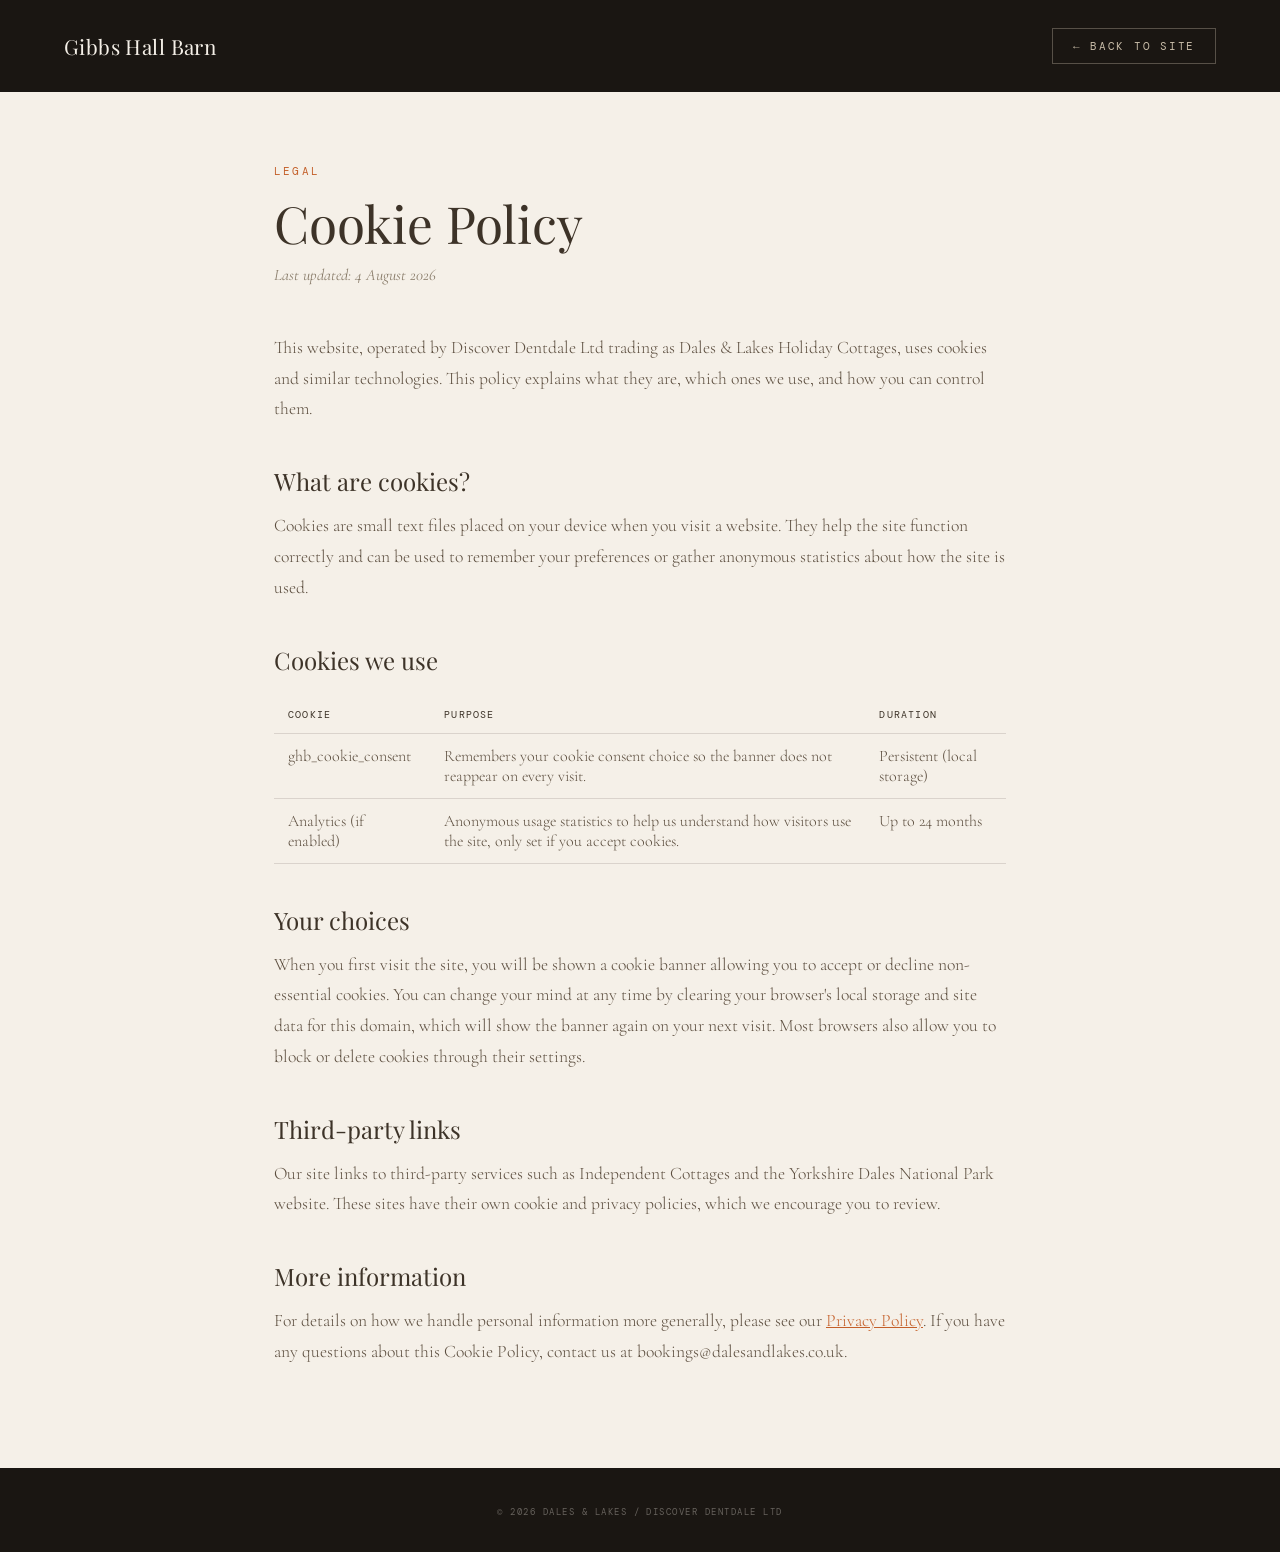
==== cookie-policy.html @ 8c46e3ca "grandma session 2" ====
<!DOCTYPE html>
<html lang="en">
<head>
<meta charset="UTF-8">
<meta name="viewport" content="width=device-width, initial-scale=1.0">
<title>Cookie Policy — Gibbs Hall Barn</title>
<link rel="preconnect" href="https://fonts.googleapis.com">
<link href="https://fonts.googleapis.com/css2?family=Playfair+Display:ital,wght@0,400;0,600;0,700;1,400;1,600&family=Cormorant+Garamond:ital,wght@0,300;0,400;0,500;1,300;1,400&family=DM+Mono:wght@300;400&display=swap" rel="stylesheet">
<style>
  :root {
    --stone: #c8bca8;
    --stone-light: #e8e0d4;
    --stone-dark: #8a7d6b;
    --earth: #3d3328;
    --earth-mid: #5c4e3f;
    --cream: #f5f0e8;
    --moss: #4a5240;
    --dusk: #2a3040;
    --ember: #c4602a;
    --ink: #1a1612;
  }
  *, *::before, *::after { margin: 0; padding: 0; box-sizing: border-box; }
  html { scroll-behavior: smooth; }
  body {
    background: var(--cream);
    color: var(--ink);
    font-family: 'Cormorant Garamond', Georgia, serif;
  }
  header.legal-nav {
    display: flex;
    align-items: center;
    justify-content: space-between;
    padding: 28px 64px;
    background: var(--ink);
  }
  .legal-logo {
    font-family: 'Playfair Display', serif;
    font-size: 1.3rem;
    color: var(--cream);
    text-decoration: none;
    letter-spacing: .02em;
  }
  .legal-back {
    font-family: 'DM Mono', monospace;
    font-size: .68rem;
    letter-spacing: .16em;
    text-transform: uppercase;
    color: var(--stone);
    text-decoration: none;
    border: 1px solid rgba(200,188,168,.35);
    padding: 10px 20px;
    transition: border-color .3s, color .3s;
  }
  .legal-back:hover { border-color: var(--stone-light); color: var(--stone-light); }
  main.legal-content {
    max-width: 780px;
    margin: 0 auto;
    padding: 72px 24px 100px;
  }
  .legal-eyebrow {
    font-family: 'DM Mono', monospace;
    font-size: .68rem;
    letter-spacing: .2em;
    text-transform: uppercase;
    color: var(--ember);
    margin-bottom: 16px;
    display: block;
  }
  h1.legal-title {
    font-family: 'Playfair Display', serif;
    font-size: clamp(2.2rem, 4vw, 3.2rem);
    font-weight: 400;
    color: var(--earth);
    margin-bottom: 12px;
    line-height: 1.15;
  }
  .legal-updated {
    font-family: 'Cormorant Garamond', serif;
    font-style: italic;
    color: var(--stone-dark);
    margin-bottom: 48px;
    display: block;
  }
  .legal-content h2 {
    font-family: 'Playfair Display', serif;
    font-size: 1.5rem;
    font-weight: 400;
    color: var(--earth);
    margin: 40px 0 14px;
  }
  .legal-content p, .legal-content li {
    font-size: 1.1rem;
    font-weight: 300;
    line-height: 1.75;
    color: var(--earth-mid);
  }
  .legal-content ul { margin: 12px 0 12px 24px; }
  .legal-content li { margin-bottom: 8px; }
  .legal-content a { color: var(--ember); }
  table.cookie-table {
    width: 100%;
    border-collapse: collapse;
    margin: 20px 0 32px;
    font-size: 1rem;
  }
  table.cookie-table th, table.cookie-table td {
    text-align: left;
    padding: 12px 14px;
    border-bottom: 1px solid rgba(61,51,40,.15);
    font-weight: 300;
    color: var(--earth-mid);
    vertical-align: top;
  }
  table.cookie-table th {
    font-family: 'DM Mono', monospace;
    font-size: .62rem;
    letter-spacing: .12em;
    text-transform: uppercase;
    color: var(--earth);
    font-weight: 400;
  }
  footer.legal-footer {
    background: var(--ink);
    padding: 32px 64px;
    text-align: center;
  }
  .legal-footer span {
    font-family: 'DM Mono', monospace;
    font-size: .58rem;
    letter-spacing: .16em;
    text-transform: uppercase;
    color: rgba(245,240,232,.35);
  }
  @media (max-width: 640px) {
    header.legal-nav { padding: 20px 24px; }
    footer.legal-footer { padding: 28px 24px; }
    table.cookie-table { font-size: .9rem; }
  }
</style>
</head>
<body>

<header class="legal-nav">
  <a href="index.html" class="legal-logo">Gibbs Hall Barn</a>
  <a href="index.html" class="legal-back">← Back to site</a>
</header>

<main class="legal-content">
  <span class="legal-eyebrow">Legal</span>
  <h1 class="legal-title">Cookie Policy</h1>
  <span class="legal-updated">Last updated: 4 August 2026</span>

  <p>This website, operated by Discover Dentdale Ltd trading as Dales & Lakes Holiday Cottages, uses cookies and similar technologies. This policy explains what they are, which ones we use, and how you can control them.</p>

  <h2>What are cookies?</h2>
  <p>Cookies are small text files placed on your device when you visit a website. They help the site function correctly and can be used to remember your preferences or gather anonymous statistics about how the site is used.</p>

  <h2>Cookies we use</h2>
  <table class="cookie-table">
    <tr>
      <th>Cookie</th>
      <th>Purpose</th>
      <th>Duration</th>
    </tr>
    <tr>
      <td>ghb_cookie_consent</td>
      <td>Remembers your cookie consent choice so the banner does not reappear on every visit.</td>
      <td>Persistent (local storage)</td>
    </tr>
    <tr>
      <td>Analytics (if enabled)</td>
      <td>Anonymous usage statistics to help us understand how visitors use the site, only set if you accept cookies.</td>
      <td>Up to 24 months</td>
    </tr>
  </table>

  <h2>Your choices</h2>
  <p>When you first visit the site, you will be shown a cookie banner allowing you to accept or decline non-essential cookies. You can change your mind at any time by clearing your browser's local storage and site data for this domain, which will show the banner again on your next visit. Most browsers also allow you to block or delete cookies through their settings.</p>

  <h2>Third-party links</h2>
  <p>Our site links to third-party services such as Independent Cottages and the Yorkshire Dales National Park website. These sites have their own cookie and privacy policies, which we encourage you to review.</p>

  <h2>More information</h2>
  <p>For details on how we handle personal information more generally, please see our <a href="privacy-policy.html">Privacy Policy</a>. If you have any questions about this Cookie Policy, contact us at bookings@dalesandlakes.co.uk.</p>
</main>

<footer class="legal-footer">
  <span>© 2026 Dales & Lakes / Discover Dentdale Ltd</span>
</footer>

</body>
</html>
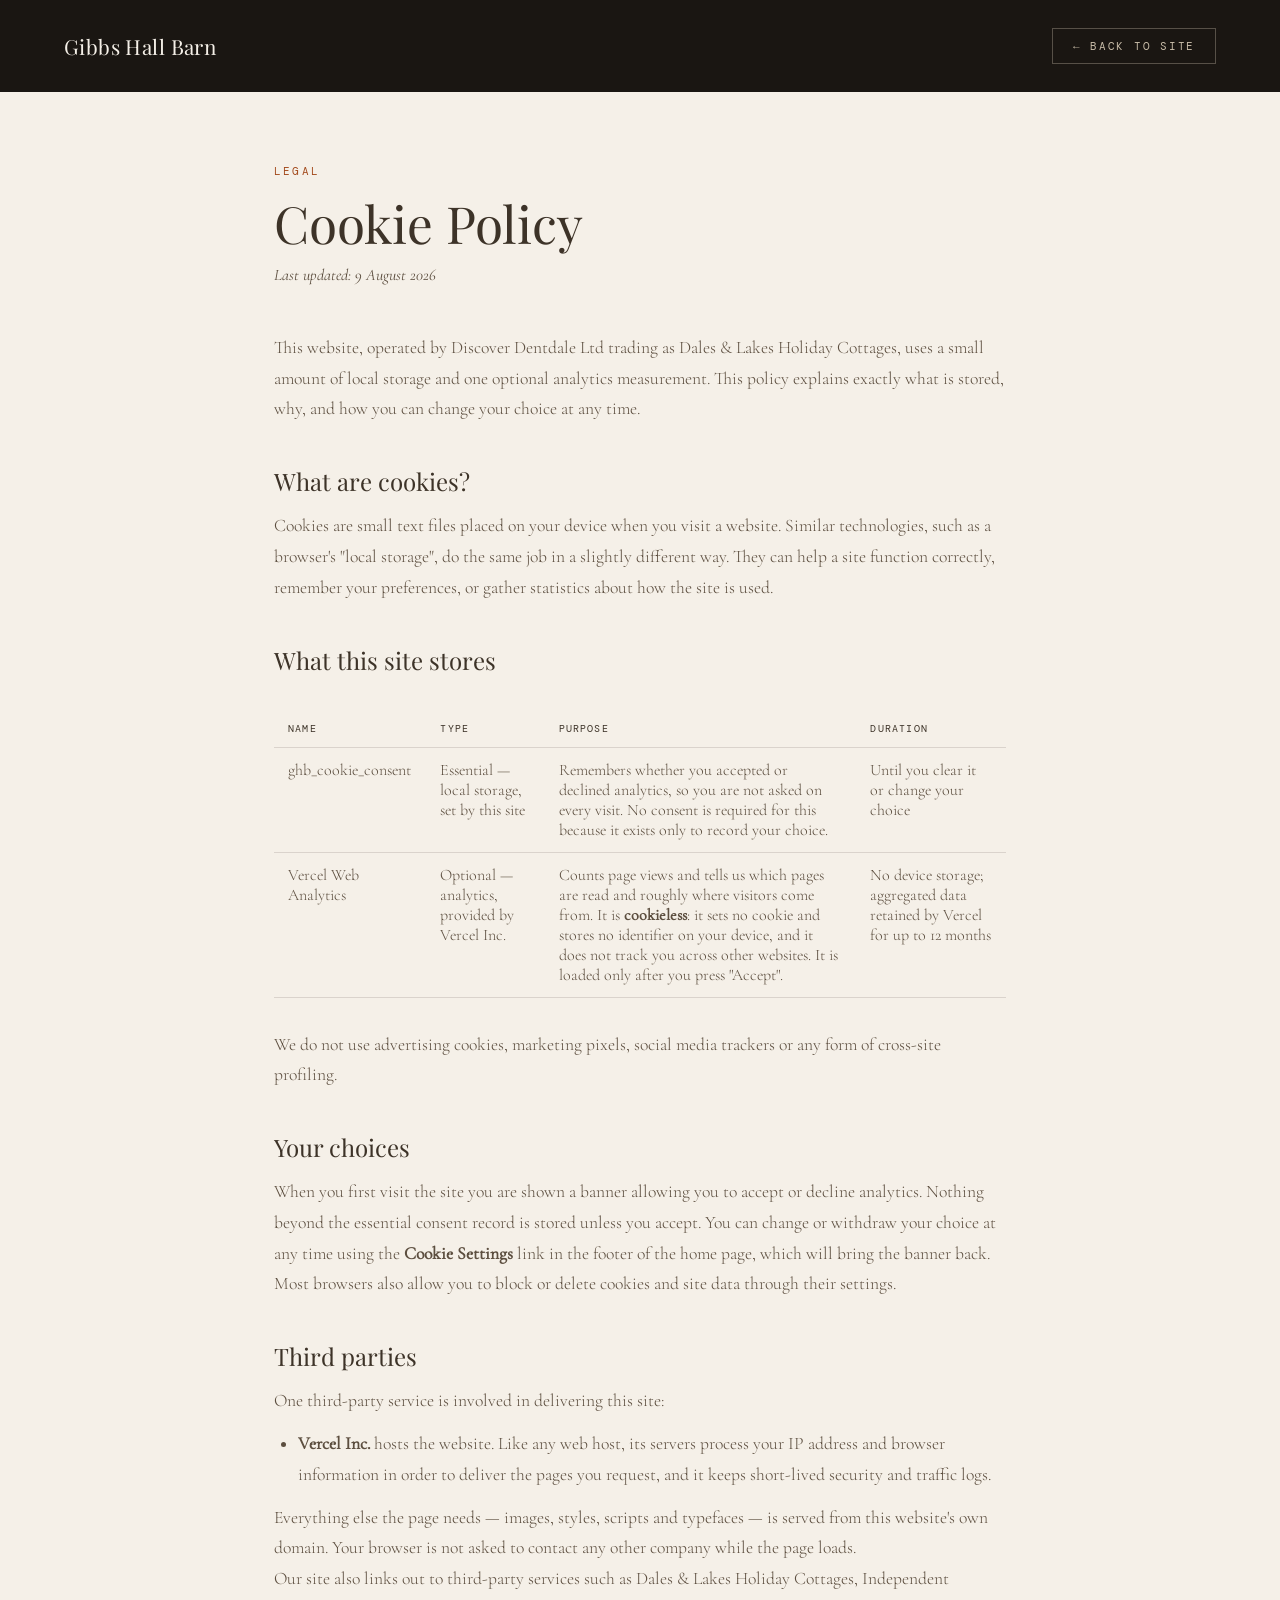
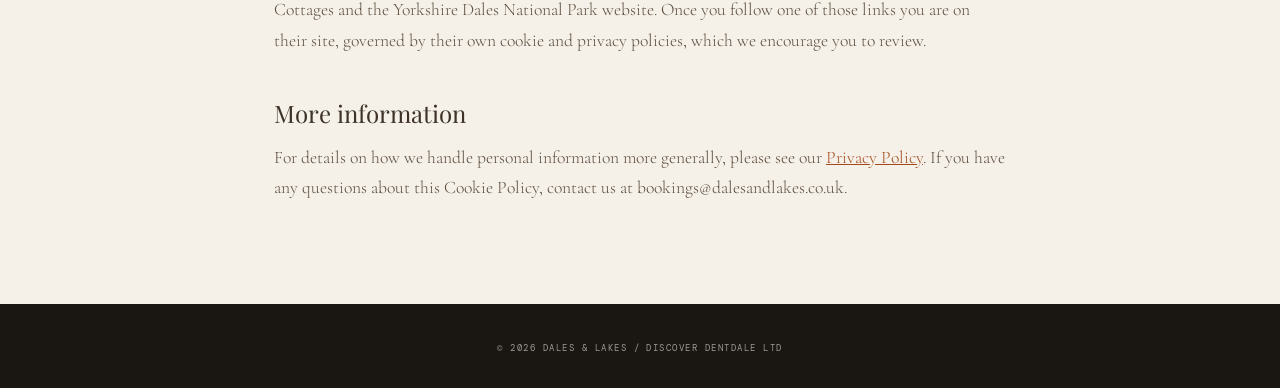
==== commit cc77c85b: "securities" ====
--- a/cookie-policy.html
+++ b/cookie-policy.html
@@ -1,187 +1,80 @@
 <!DOCTYPE html>
-<html lang="en">
+<html lang="en-GB">
 <head>
 <meta charset="UTF-8">
 <meta name="viewport" content="width=device-width, initial-scale=1.0">
 <title>Cookie Policy — Gibbs Hall Barn</title>
-<link rel="preconnect" href="https://fonts.googleapis.com">
-<link href="https://fonts.googleapis.com/css2?family=Playfair+Display:ital,wght@0,400;0,600;0,700;1,400;1,600&family=Cormorant+Garamond:ital,wght@0,300;0,400;0,500;1,300;1,400&family=DM+Mono:wght@300;400&display=swap" rel="stylesheet">
-<style>
-  :root {
-    --stone: #c8bca8;
-    --stone-light: #e8e0d4;
-    --stone-dark: #8a7d6b;
-    --earth: #3d3328;
-    --earth-mid: #5c4e3f;
-    --cream: #f5f0e8;
-    --moss: #4a5240;
-    --dusk: #2a3040;
-    --ember: #c4602a;
-    --ink: #1a1612;
-  }
-  *, *::before, *::after { margin: 0; padding: 0; box-sizing: border-box; }
-  html { scroll-behavior: smooth; }
-  body {
-    background: var(--cream);
-    color: var(--ink);
-    font-family: 'Cormorant Garamond', Georgia, serif;
-  }
-  header.legal-nav {
-    display: flex;
-    align-items: center;
-    justify-content: space-between;
-    padding: 28px 64px;
-    background: var(--ink);
-  }
-  .legal-logo {
-    font-family: 'Playfair Display', serif;
-    font-size: 1.3rem;
-    color: var(--cream);
-    text-decoration: none;
-    letter-spacing: .02em;
-  }
-  .legal-back {
-    font-family: 'DM Mono', monospace;
-    font-size: .68rem;
-    letter-spacing: .16em;
-    text-transform: uppercase;
-    color: var(--stone);
-    text-decoration: none;
-    border: 1px solid rgba(200,188,168,.35);
-    padding: 10px 20px;
-    transition: border-color .3s, color .3s;
-  }
-  .legal-back:hover { border-color: var(--stone-light); color: var(--stone-light); }
-  main.legal-content {
-    max-width: 780px;
-    margin: 0 auto;
-    padding: 72px 24px 100px;
-  }
-  .legal-eyebrow {
-    font-family: 'DM Mono', monospace;
-    font-size: .68rem;
-    letter-spacing: .2em;
-    text-transform: uppercase;
-    color: var(--ember);
-    margin-bottom: 16px;
-    display: block;
-  }
-  h1.legal-title {
-    font-family: 'Playfair Display', serif;
-    font-size: clamp(2.2rem, 4vw, 3.2rem);
-    font-weight: 400;
-    color: var(--earth);
-    margin-bottom: 12px;
-    line-height: 1.15;
-  }
-  .legal-updated {
-    font-family: 'Cormorant Garamond', serif;
-    font-style: italic;
-    color: var(--stone-dark);
-    margin-bottom: 48px;
-    display: block;
-  }
-  .legal-content h2 {
-    font-family: 'Playfair Display', serif;
-    font-size: 1.5rem;
-    font-weight: 400;
-    color: var(--earth);
-    margin: 40px 0 14px;
-  }
-  .legal-content p, .legal-content li {
-    font-size: 1.1rem;
-    font-weight: 300;
-    line-height: 1.75;
-    color: var(--earth-mid);
-  }
-  .legal-content ul { margin: 12px 0 12px 24px; }
-  .legal-content li { margin-bottom: 8px; }
-  .legal-content a { color: var(--ember); }
-  table.cookie-table {
-    width: 100%;
-    border-collapse: collapse;
-    margin: 20px 0 32px;
-    font-size: 1rem;
-  }
-  table.cookie-table th, table.cookie-table td {
-    text-align: left;
-    padding: 12px 14px;
-    border-bottom: 1px solid rgba(61,51,40,.15);
-    font-weight: 300;
-    color: var(--earth-mid);
-    vertical-align: top;
-  }
-  table.cookie-table th {
-    font-family: 'DM Mono', monospace;
-    font-size: .62rem;
-    letter-spacing: .12em;
-    text-transform: uppercase;
-    color: var(--earth);
-    font-weight: 400;
-  }
-  footer.legal-footer {
-    background: var(--ink);
-    padding: 32px 64px;
-    text-align: center;
-  }
-  .legal-footer span {
-    font-family: 'DM Mono', monospace;
-    font-size: .58rem;
-    letter-spacing: .16em;
-    text-transform: uppercase;
-    color: rgba(245,240,232,.35);
-  }
-  @media (max-width: 640px) {
-    header.legal-nav { padding: 20px 24px; }
-    footer.legal-footer { padding: 28px 24px; }
-    table.cookie-table { font-size: .9rem; }
-  }
-</style>
+<meta name="description" content="Which cookies and similar technologies this site uses, why, and how to change your choice at any time.">
+<link rel="canonical" href="https://gibbshallbarn.com/cookie-policy">
+<meta name="robots" content="index, follow">
+<meta name="theme-color" content="#3d3328">
+<link rel="icon" href="/favicon.svg" type="image/svg+xml">
+<link rel="apple-touch-icon" href="/assets/img/apple-touch-icon.png">
+<link rel="preload" as="font" type="font/woff2" crossorigin
+      href="/assets/fonts/playfair-display-normal-latin.woff2">
+<link rel="preload" as="font" type="font/woff2" crossorigin
+      href="/assets/fonts/cormorant-garamond-normal-latin.woff2">
+<link rel="stylesheet" href="/assets/fonts.css">
+<link rel="stylesheet" href="/assets/legal.css">
 </head>
 <body>
 
+<a class="skip-link" href="#main">Skip to content</a>
+
 <header class="legal-nav">
-  <a href="index.html" class="legal-logo">Gibbs Hall Barn</a>
-  <a href="index.html" class="legal-back">← Back to site</a>
+  <a href="/" class="legal-logo">Gibbs Hall Barn</a>
+  <a href="/" class="legal-back">← Back to site</a>
 </header>
 
-<main class="legal-content">
+<main class="legal-content" id="main">
   <span class="legal-eyebrow">Legal</span>
   <h1 class="legal-title">Cookie Policy</h1>
-  <span class="legal-updated">Last updated: 4 August 2026</span>
+  <span class="legal-updated">Last updated: 9 August 2026</span>
 
-  <p>This website, operated by Discover Dentdale Ltd trading as Dales & Lakes Holiday Cottages, uses cookies and similar technologies. This policy explains what they are, which ones we use, and how you can control them.</p>
+  <p>This website, operated by Discover Dentdale Ltd trading as Dales & Lakes Holiday Cottages, uses a small amount of local storage and one optional analytics measurement. This policy explains exactly what is stored, why, and how you can change your choice at any time.</p>
 
   <h2>What are cookies?</h2>
-  <p>Cookies are small text files placed on your device when you visit a website. They help the site function correctly and can be used to remember your preferences or gather anonymous statistics about how the site is used.</p>
+  <p>Cookies are small text files placed on your device when you visit a website. Similar technologies, such as a browser's "local storage", do the same job in a slightly different way. They can help a site function correctly, remember your preferences, or gather statistics about how the site is used.</p>
 
-  <h2>Cookies we use</h2>
+  <h2>What this site stores</h2>
+  <div class="table-scroll">
   <table class="cookie-table">
     <tr>
-      <th>Cookie</th>
+      <th>Name</th>
+      <th>Type</th>
       <th>Purpose</th>
       <th>Duration</th>
     </tr>
     <tr>
       <td>ghb_cookie_consent</td>
-      <td>Remembers your cookie consent choice so the banner does not reappear on every visit.</td>
-      <td>Persistent (local storage)</td>
+      <td>Essential — local storage, set by this site</td>
+      <td>Remembers whether you accepted or declined analytics, so you are not asked on every visit. No consent is required for this because it exists only to record your choice.</td>
+      <td>Until you clear it or change your choice</td>
     </tr>
     <tr>
-      <td>Analytics (if enabled)</td>
-      <td>Anonymous usage statistics to help us understand how visitors use the site, only set if you accept cookies.</td>
-      <td>Up to 24 months</td>
+      <td>Vercel Web Analytics</td>
+      <td>Optional — analytics, provided by Vercel Inc.</td>
+      <td>Counts page views and tells us which pages are read and roughly where visitors come from. It is <strong>cookieless</strong>: it sets no cookie and stores no identifier on your device, and it does not track you across other websites. It is loaded only after you press "Accept".</td>
+      <td>No device storage; aggregated data retained by Vercel for up to 12 months</td>
     </tr>
   </table>
+  </div>
+
+  <p>We do not use advertising cookies, marketing pixels, social media trackers or any form of cross-site profiling.</p>
 
   <h2>Your choices</h2>
-  <p>When you first visit the site, you will be shown a cookie banner allowing you to accept or decline non-essential cookies. You can change your mind at any time by clearing your browser's local storage and site data for this domain, which will show the banner again on your next visit. Most browsers also allow you to block or delete cookies through their settings.</p>
+  <p>When you first visit the site you are shown a banner allowing you to accept or decline analytics. Nothing beyond the essential consent record is stored unless you accept. You can change or withdraw your choice at any time using the <strong>Cookie Settings</strong> link in the footer of the home page, which will bring the banner back. Most browsers also allow you to block or delete cookies and site data through their settings.</p>
 
-  <h2>Third-party links</h2>
-  <p>Our site links to third-party services such as Independent Cottages and the Yorkshire Dales National Park website. These sites have their own cookie and privacy policies, which we encourage you to review.</p>
+  <h2>Third parties</h2>
+  <p>One third-party service is involved in delivering this site:</p>
+  <ul>
+    <li><strong>Vercel Inc.</strong> hosts the website. Like any web host, its servers process your IP address and browser information in order to deliver the pages you request, and it keeps short-lived security and traffic logs.</li>
+  </ul>
+  <p>Everything else the page needs — images, styles, scripts and typefaces — is served from this website's own domain. Your browser is not asked to contact any other company while the page loads.</p>
+  <p>Our site also links out to third-party services such as Dales &amp; Lakes Holiday Cottages, Independent Cottages and the Yorkshire Dales National Park website. Once you follow one of those links you are on their site, governed by their own cookie and privacy policies, which we encourage you to review.</p>
 
   <h2>More information</h2>
-  <p>For details on how we handle personal information more generally, please see our <a href="privacy-policy.html">Privacy Policy</a>. If you have any questions about this Cookie Policy, contact us at bookings@dalesandlakes.co.uk.</p>
+  <p>For details on how we handle personal information more generally, please see our <a href="/privacy-policy">Privacy Policy</a>. If you have any questions about this Cookie Policy, contact us at bookings@dalesandlakes.co.uk.</p>
 </main>
 
 <footer class="legal-footer">
--- a/assets/fonts.css
+++ b/assets/fonts.css
@@ -0,0 +1,149 @@
+/* Self-hosted web fonts.
+   Served from this origin so the site depends on no third-party host at
+   runtime: no upstream to be compromised, and no visitor IP handed to a
+   font CDN. Several weights share one variable-font file, which is why
+   some rules point at the same .woff2. Regeneration recipe: README.md. */
+
+@font-face {
+  font-family: 'Cormorant Garamond';
+  font-style: italic;
+  font-weight: 400;
+  font-display: swap;
+  src: url('fonts/cormorant-garamond-400-italic-latin-ext.woff2') format('woff2');
+  unicode-range: U+0100-02BA, U+02BD-02C5, U+02C7-02CC, U+02CE-02D7, U+02DD-02FF, U+0304, U+0308, U+0329, U+1D00-1DBF, U+1E00-1E9F, U+1EF2-1EFF, U+2020, U+20A0-20AB, U+20AD-20C0, U+2113, U+2C60-2C7F, U+A720-A7FF;
+}
+
+@font-face {
+  font-family: 'Cormorant Garamond';
+  font-style: italic;
+  font-weight: 400;
+  font-display: swap;
+  src: url('fonts/cormorant-garamond-400-italic-latin.woff2') format('woff2');
+  unicode-range: U+0000-00FF, U+0131, U+0152-0153, U+02BB-02BC, U+02C6, U+02DA, U+02DC, U+0304, U+0308, U+0329, U+2000-206F, U+20AC, U+2122, U+2191, U+2193, U+2212, U+2215, U+FEFF, U+FFFD;
+}
+
+@font-face {
+  font-family: 'Cormorant Garamond';
+  font-style: normal;
+  font-weight: 300;
+  font-display: swap;
+  src: url('fonts/cormorant-garamond-normal-latin-ext.woff2') format('woff2');
+  unicode-range: U+0100-02BA, U+02BD-02C5, U+02C7-02CC, U+02CE-02D7, U+02DD-02FF, U+0304, U+0308, U+0329, U+1D00-1DBF, U+1E00-1E9F, U+1EF2-1EFF, U+2020, U+20A0-20AB, U+20AD-20C0, U+2113, U+2C60-2C7F, U+A720-A7FF;
+}
+
+@font-face {
+  font-family: 'Cormorant Garamond';
+  font-style: normal;
+  font-weight: 300;
+  font-display: swap;
+  src: url('fonts/cormorant-garamond-normal-latin.woff2') format('woff2');
+  unicode-range: U+0000-00FF, U+0131, U+0152-0153, U+02BB-02BC, U+02C6, U+02DA, U+02DC, U+0304, U+0308, U+0329, U+2000-206F, U+20AC, U+2122, U+2191, U+2193, U+2212, U+2215, U+FEFF, U+FFFD;
+}
+
+@font-face {
+  font-family: 'Cormorant Garamond';
+  font-style: normal;
+  font-weight: 400;
+  font-display: swap;
+  src: url('fonts/cormorant-garamond-normal-latin-ext.woff2') format('woff2');
+  unicode-range: U+0100-02BA, U+02BD-02C5, U+02C7-02CC, U+02CE-02D7, U+02DD-02FF, U+0304, U+0308, U+0329, U+1D00-1DBF, U+1E00-1E9F, U+1EF2-1EFF, U+2020, U+20A0-20AB, U+20AD-20C0, U+2113, U+2C60-2C7F, U+A720-A7FF;
+}
+
+@font-face {
+  font-family: 'Cormorant Garamond';
+  font-style: normal;
+  font-weight: 400;
+  font-display: swap;
+  src: url('fonts/cormorant-garamond-normal-latin.woff2') format('woff2');
+  unicode-range: U+0000-00FF, U+0131, U+0152-0153, U+02BB-02BC, U+02C6, U+02DA, U+02DC, U+0304, U+0308, U+0329, U+2000-206F, U+20AC, U+2122, U+2191, U+2193, U+2212, U+2215, U+FEFF, U+FFFD;
+}
+
+@font-face {
+  font-family: 'DM Mono';
+  font-style: normal;
+  font-weight: 300;
+  font-display: swap;
+  src: url('fonts/dm-mono-300-normal-latin-ext.woff2') format('woff2');
+  unicode-range: U+0100-02BA, U+02BD-02C5, U+02C7-02CC, U+02CE-02D7, U+02DD-02FF, U+0304, U+0308, U+0329, U+1D00-1DBF, U+1E00-1E9F, U+1EF2-1EFF, U+2020, U+20A0-20AB, U+20AD-20C0, U+2113, U+2C60-2C7F, U+A720-A7FF;
+}
+
+@font-face {
+  font-family: 'DM Mono';
+  font-style: normal;
+  font-weight: 300;
+  font-display: swap;
+  src: url('fonts/dm-mono-300-normal-latin.woff2') format('woff2');
+  unicode-range: U+0000-00FF, U+0131, U+0152-0153, U+02BB-02BC, U+02C6, U+02DA, U+02DC, U+0304, U+0308, U+0329, U+2000-206F, U+20AC, U+2122, U+2191, U+2193, U+2212, U+2215, U+FEFF, U+FFFD;
+}
+
+@font-face {
+  font-family: 'DM Mono';
+  font-style: normal;
+  font-weight: 400;
+  font-display: swap;
+  src: url('fonts/dm-mono-400-normal-latin-ext.woff2') format('woff2');
+  unicode-range: U+0100-02BA, U+02BD-02C5, U+02C7-02CC, U+02CE-02D7, U+02DD-02FF, U+0304, U+0308, U+0329, U+1D00-1DBF, U+1E00-1E9F, U+1EF2-1EFF, U+2020, U+20A0-20AB, U+20AD-20C0, U+2113, U+2C60-2C7F, U+A720-A7FF;
+}
+
+@font-face {
+  font-family: 'DM Mono';
+  font-style: normal;
+  font-weight: 400;
+  font-display: swap;
+  src: url('fonts/dm-mono-400-normal-latin.woff2') format('woff2');
+  unicode-range: U+0000-00FF, U+0131, U+0152-0153, U+02BB-02BC, U+02C6, U+02DA, U+02DC, U+0304, U+0308, U+0329, U+2000-206F, U+20AC, U+2122, U+2191, U+2193, U+2212, U+2215, U+FEFF, U+FFFD;
+}
+
+@font-face {
+  font-family: 'Playfair Display';
+  font-style: italic;
+  font-weight: 400;
+  font-display: swap;
+  src: url('fonts/playfair-display-400-italic-latin-ext.woff2') format('woff2');
+  unicode-range: U+0100-02BA, U+02BD-02C5, U+02C7-02CC, U+02CE-02D7, U+02DD-02FF, U+0304, U+0308, U+0329, U+1D00-1DBF, U+1E00-1E9F, U+1EF2-1EFF, U+2020, U+20A0-20AB, U+20AD-20C0, U+2113, U+2C60-2C7F, U+A720-A7FF;
+}
+
+@font-face {
+  font-family: 'Playfair Display';
+  font-style: italic;
+  font-weight: 400;
+  font-display: swap;
+  src: url('fonts/playfair-display-400-italic-latin.woff2') format('woff2');
+  unicode-range: U+0000-00FF, U+0131, U+0152-0153, U+02BB-02BC, U+02C6, U+02DA, U+02DC, U+0304, U+0308, U+0329, U+2000-206F, U+20AC, U+2122, U+2191, U+2193, U+2212, U+2215, U+FEFF, U+FFFD;
+}
+
+@font-face {
+  font-family: 'Playfair Display';
+  font-style: normal;
+  font-weight: 400;
+  font-display: swap;
+  src: url('fonts/playfair-display-normal-latin-ext.woff2') format('woff2');
+  unicode-range: U+0100-02BA, U+02BD-02C5, U+02C7-02CC, U+02CE-02D7, U+02DD-02FF, U+0304, U+0308, U+0329, U+1D00-1DBF, U+1E00-1E9F, U+1EF2-1EFF, U+2020, U+20A0-20AB, U+20AD-20C0, U+2113, U+2C60-2C7F, U+A720-A7FF;
+}
+
+@font-face {
+  font-family: 'Playfair Display';
+  font-style: normal;
+  font-weight: 400;
+  font-display: swap;
+  src: url('fonts/playfair-display-normal-latin.woff2') format('woff2');
+  unicode-range: U+0000-00FF, U+0131, U+0152-0153, U+02BB-02BC, U+02C6, U+02DA, U+02DC, U+0304, U+0308, U+0329, U+2000-206F, U+20AC, U+2122, U+2191, U+2193, U+2212, U+2215, U+FEFF, U+FFFD;
+}
+
+@font-face {
+  font-family: 'Playfair Display';
+  font-style: normal;
+  font-weight: 700;
+  font-display: swap;
+  src: url('fonts/playfair-display-normal-latin-ext.woff2') format('woff2');
+  unicode-range: U+0100-02BA, U+02BD-02C5, U+02C7-02CC, U+02CE-02D7, U+02DD-02FF, U+0304, U+0308, U+0329, U+1D00-1DBF, U+1E00-1E9F, U+1EF2-1EFF, U+2020, U+20A0-20AB, U+20AD-20C0, U+2113, U+2C60-2C7F, U+A720-A7FF;
+}
+
+@font-face {
+  font-family: 'Playfair Display';
+  font-style: normal;
+  font-weight: 700;
+  font-display: swap;
+  src: url('fonts/playfair-display-normal-latin.woff2') format('woff2');
+  unicode-range: U+0000-00FF, U+0131, U+0152-0153, U+02BB-02BC, U+02C6, U+02DA, U+02DC, U+0304, U+0308, U+0329, U+2000-206F, U+20AC, U+2122, U+2191, U+2193, U+2212, U+2215, U+FEFF, U+FFFD;
+}
--- a/assets/legal.css
+++ b/assets/legal.css
@@ -0,0 +1,243 @@
+/* Shared styles for the legal pages and the 404 page.
+   Previously duplicated inline in every legal page; kept external so the
+   Content-Security-Policy can forbid inline styles. */
+
+:root {
+  --stone: #c8bca8;
+  --stone-light: #e8e0d4;
+  --stone-dark: #8a7d6b;
+  --earth: #3d3328;
+  --earth-mid: #5c4e3f;
+  --cream: #f5f0e8;
+  --moss: #4a5240;
+  --dusk: #2a3040;
+  --ember: #c4602a;
+  --ember-text: #a34a1c;
+  --ink: #1a1612;
+}
+
+*, *::before, *::after { margin: 0; padding: 0; box-sizing: border-box; }
+
+html { scroll-behavior: smooth; }
+
+body {
+  background: var(--cream);
+  color: var(--ink);
+  font-family: 'Cormorant Garamond', Georgia, serif;
+  min-height: 100vh;
+  display: flex;
+  flex-direction: column;
+}
+
+:focus-visible {
+  outline: 2px solid var(--ember);
+  outline-offset: 3px;
+}
+
+.skip-link {
+  position: absolute;
+  left: 12px;
+  top: -100px;
+  z-index: 1000;
+  background: var(--ink);
+  color: var(--cream);
+  font-family: 'DM Mono', monospace;
+  font-size: .72rem;
+  letter-spacing: .16em;
+  text-transform: uppercase;
+  padding: 14px 22px;
+  text-decoration: none;
+  transition: top .2s;
+}
+.skip-link:focus { top: 12px; }
+
+header.legal-nav {
+  display: flex;
+  align-items: center;
+  justify-content: space-between;
+  gap: 16px;
+  padding: 28px 64px;
+  background: var(--ink);
+}
+.legal-logo {
+  font-family: 'Playfair Display', serif;
+  font-size: 1.3rem;
+  color: var(--cream);
+  text-decoration: none;
+  letter-spacing: .02em;
+}
+.legal-back {
+  font-family: 'DM Mono', monospace;
+  font-size: .68rem;
+  letter-spacing: .16em;
+  text-transform: uppercase;
+  color: var(--stone);
+  text-decoration: none;
+  border: 1px solid rgba(200,188,168,.35);
+  padding: 10px 20px;
+  transition: border-color .3s, color .3s;
+}
+.legal-back:hover { border-color: var(--stone-light); color: var(--stone-light); }
+
+main.legal-content {
+  max-width: 780px;
+  margin: 0 auto;
+  padding: 72px 24px 100px;
+  flex: 1 0 auto;
+  width: 100%;
+}
+.legal-eyebrow {
+  font-family: 'DM Mono', monospace;
+  font-size: .68rem;
+  letter-spacing: .2em;
+  text-transform: uppercase;
+  color: var(--ember-text);
+  margin-bottom: 16px;
+  display: block;
+}
+h1.legal-title {
+  font-family: 'Playfair Display', serif;
+  font-size: clamp(2.2rem, 4vw, 3.2rem);
+  font-weight: 400;
+  color: var(--earth);
+  margin-bottom: 12px;
+  line-height: 1.15;
+}
+.legal-updated {
+  font-family: 'Cormorant Garamond', serif;
+  font-style: italic;
+  color: var(--earth-mid);
+  margin-bottom: 48px;
+  display: block;
+}
+.legal-content h2 {
+  font-family: 'Playfair Display', serif;
+  font-size: 1.5rem;
+  font-weight: 400;
+  color: var(--earth);
+  margin: 40px 0 14px;
+}
+.legal-content p, .legal-content li {
+  font-size: 1.1rem;
+  font-weight: 300;
+  line-height: 1.75;
+  color: var(--earth-mid);
+}
+.legal-content ul { margin: 12px 0 12px 24px; }
+.legal-content li { margin-bottom: 8px; }
+.legal-content a { color: var(--ember-text); }
+
+table.cookie-table {
+  width: 100%;
+  border-collapse: collapse;
+  margin: 20px 0 32px;
+  font-size: 1rem;
+}
+table.cookie-table th, table.cookie-table td {
+  text-align: left;
+  padding: 12px 14px;
+  border-bottom: 1px solid rgba(61,51,40,.15);
+  font-weight: 300;
+  color: var(--earth-mid);
+  vertical-align: top;
+}
+table.cookie-table th {
+  font-family: 'DM Mono', monospace;
+  font-size: .62rem;
+  letter-spacing: .12em;
+  text-transform: uppercase;
+  color: var(--earth);
+  font-weight: 400;
+}
+/* Tables must not force the page to scroll sideways on a phone. */
+.table-scroll { overflow-x: auto; }
+
+footer.legal-footer {
+  background: var(--ink);
+  padding: 32px 64px;
+  text-align: center;
+  flex-shrink: 0;
+}
+.legal-footer span, .legal-footer a {
+  font-family: 'DM Mono', monospace;
+  font-size: .58rem;
+  letter-spacing: .16em;
+  text-transform: uppercase;
+  color: rgba(245,240,232,.6);
+}
+.legal-footer a { color: var(--stone); }
+
+/* ─── 404 ─── */
+.error-page {
+  flex: 1 0 auto;
+  display: flex;
+  flex-direction: column;
+  align-items: center;
+  justify-content: center;
+  text-align: center;
+  padding: 100px 24px;
+  gap: 8px;
+}
+.error-code {
+  font-family: 'DM Mono', monospace;
+  font-size: .7rem;
+  letter-spacing: .3em;
+  text-transform: uppercase;
+  color: var(--ember-text);
+}
+.error-title {
+  font-family: 'Playfair Display', serif;
+  font-size: clamp(2.2rem, 5vw, 3.6rem);
+  font-weight: 400;
+  color: var(--earth);
+  line-height: 1.15;
+  margin-bottom: 12px;
+}
+.error-body {
+  font-family: 'Cormorant Garamond', serif;
+  font-size: 1.15rem;
+  font-weight: 300;
+  color: var(--earth-mid);
+  max-width: 460px;
+  line-height: 1.7;
+  margin-bottom: 28px;
+}
+.error-actions {
+  display: flex;
+  gap: 14px;
+  flex-wrap: wrap;
+  justify-content: center;
+}
+.error-btn {
+  font-family: 'DM Mono', monospace;
+  font-size: .68rem;
+  letter-spacing: .2em;
+  text-transform: uppercase;
+  text-decoration: none;
+  padding: 16px 34px;
+  background: var(--ember);
+  color: var(--cream);
+  transition: background .3s;
+}
+.error-btn:hover { background: var(--earth); }
+.error-btn.ghost {
+  background: transparent;
+  color: var(--earth);
+  border: 1px solid rgba(61,51,40,.4);
+}
+.error-btn.ghost:hover { background: rgba(61,51,40,.06); }
+
+@media (max-width: 640px) {
+  header.legal-nav { padding: 20px 24px; }
+  footer.legal-footer { padding: 28px 24px; }
+  table.cookie-table { font-size: .9rem; }
+  main.legal-content { padding: 48px 20px 72px; }
+}
+
+@media (prefers-reduced-motion: reduce) {
+  html { scroll-behavior: auto; }
+  *, *::before, *::after {
+    transition-duration: .001ms !important;
+    animation-duration: .001ms !important;
+  }
+}
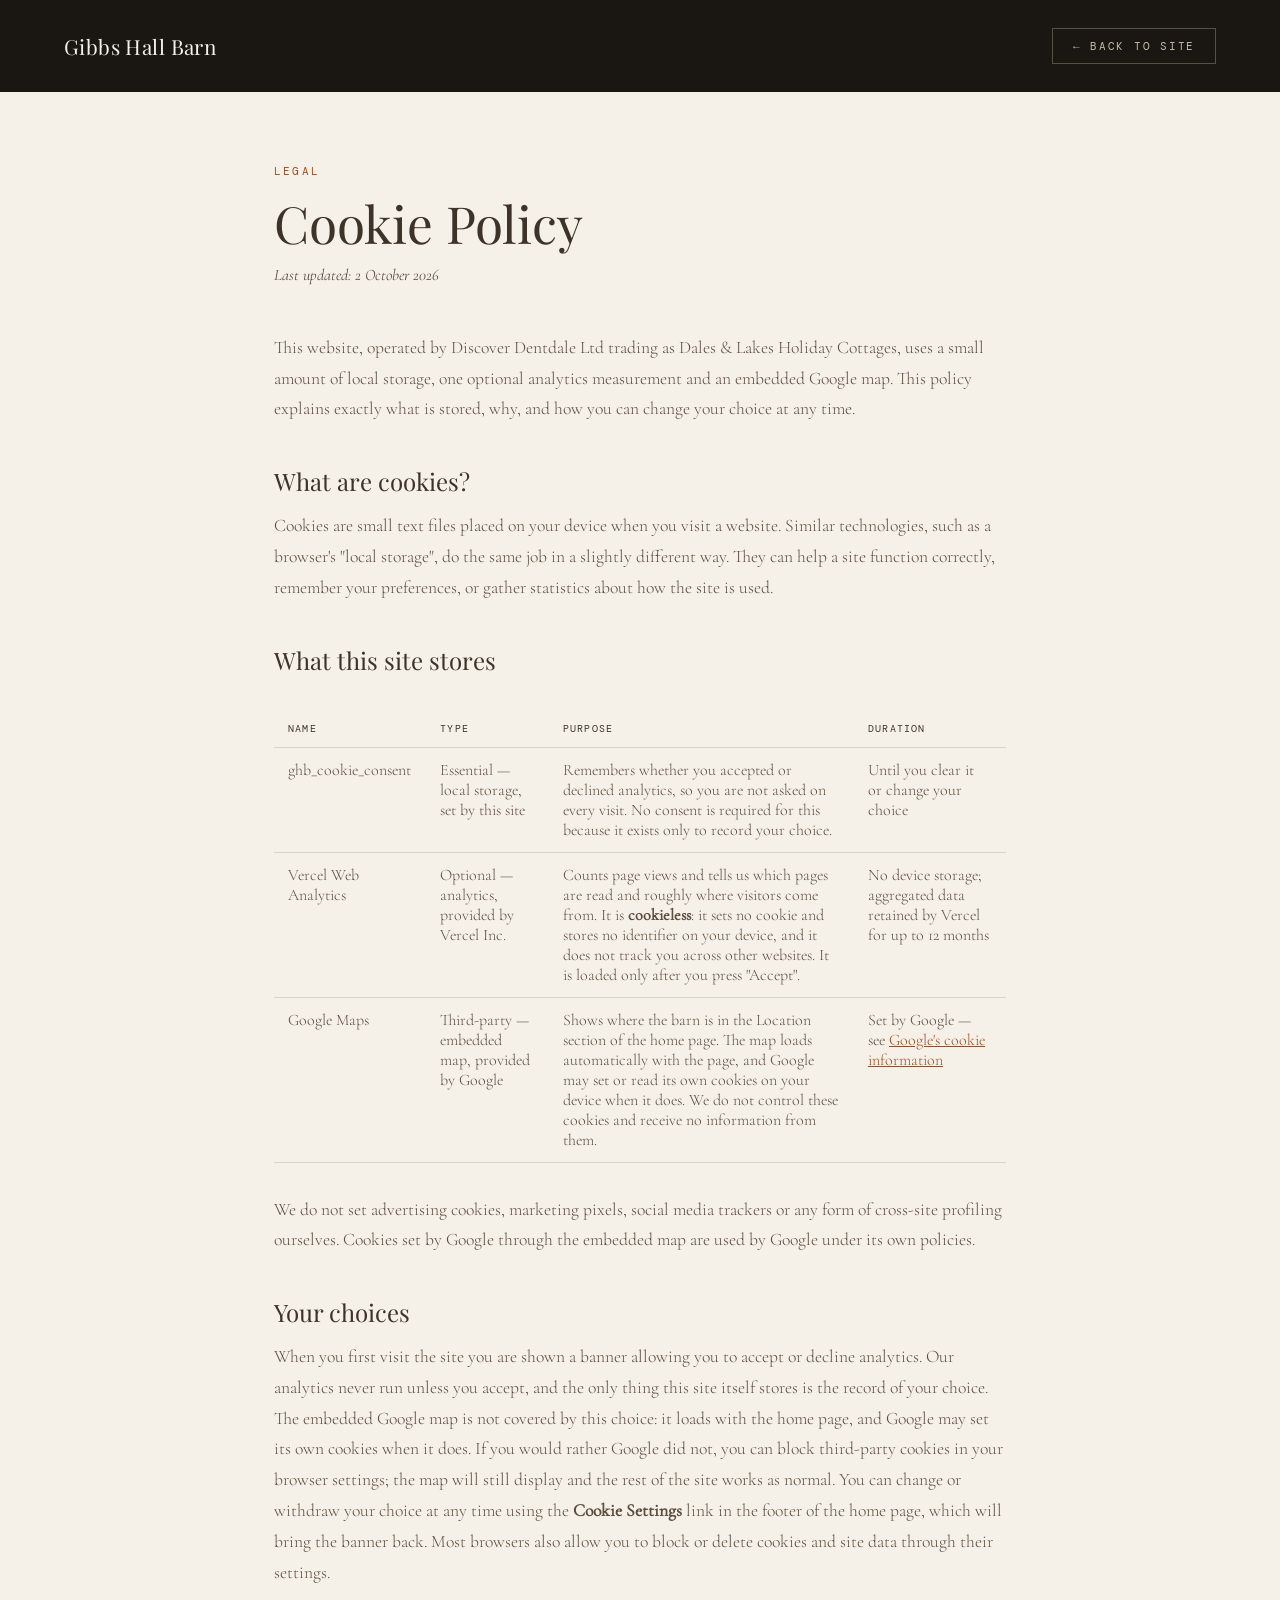
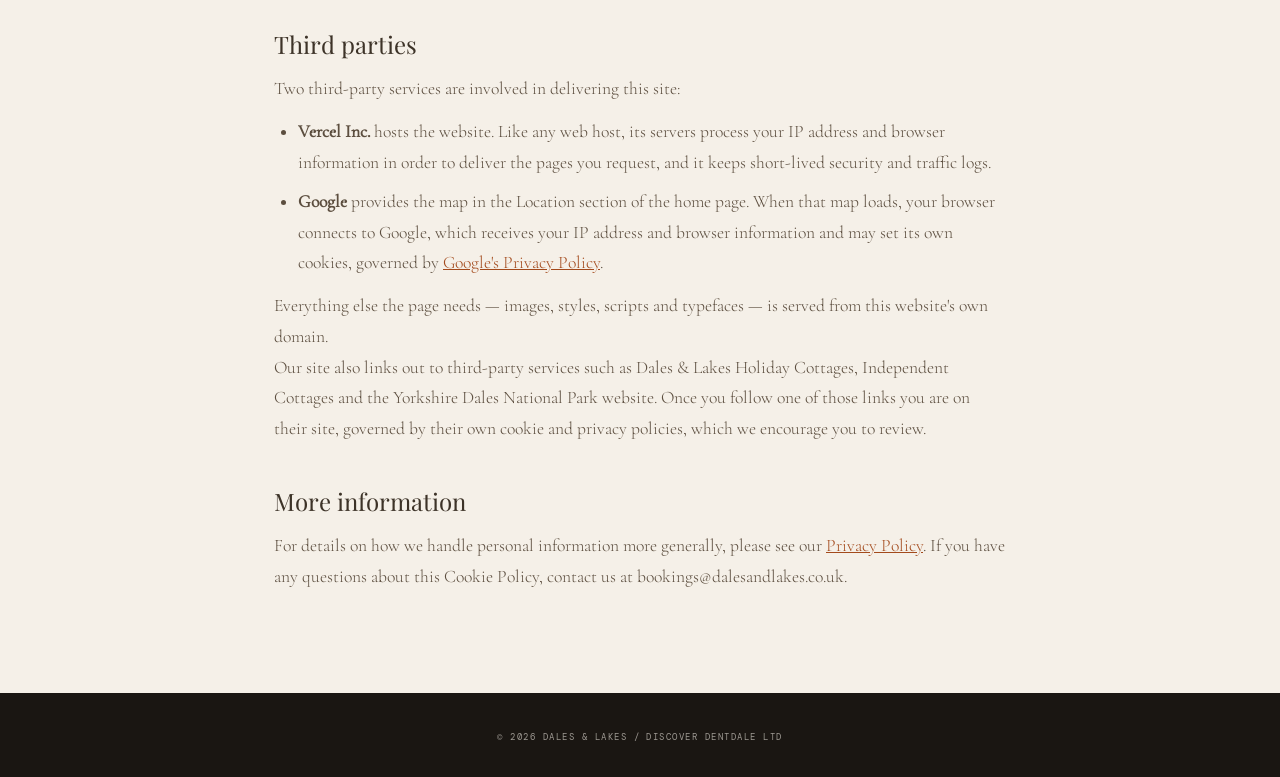
==== commit eeac75d4: "map" ====
--- a/cookie-policy.html
+++ b/cookie-policy.html
@@ -29,9 +29,9 @@
 <main class="legal-content" id="main">
   <span class="legal-eyebrow">Legal</span>
   <h1 class="legal-title">Cookie Policy</h1>
-  <span class="legal-updated">Last updated: 9 August 2026</span>
+  <span class="legal-updated">Last updated: 2 October 2026</span>
 
-  <p>This website, operated by Discover Dentdale Ltd trading as Dales & Lakes Holiday Cottages, uses a small amount of local storage and one optional analytics measurement. This policy explains exactly what is stored, why, and how you can change your choice at any time.</p>
+  <p>This website, operated by Discover Dentdale Ltd trading as Dales & Lakes Holiday Cottages, uses a small amount of local storage, one optional analytics measurement and an embedded Google map. This policy explains exactly what is stored, why, and how you can change your choice at any time.</p>
 
   <h2>What are cookies?</h2>
   <p>Cookies are small text files placed on your device when you visit a website. Similar technologies, such as a browser's "local storage", do the same job in a slightly different way. They can help a site function correctly, remember your preferences, or gather statistics about how the site is used.</p>
@@ -57,20 +57,27 @@
       <td>Counts page views and tells us which pages are read and roughly where visitors come from. It is <strong>cookieless</strong>: it sets no cookie and stores no identifier on your device, and it does not track you across other websites. It is loaded only after you press "Accept".</td>
       <td>No device storage; aggregated data retained by Vercel for up to 12 months</td>
     </tr>
+    <tr>
+      <td>Google Maps</td>
+      <td>Third-party — embedded map, provided by Google</td>
+      <td>Shows where the barn is in the Location section of the home page. The map loads automatically with the page, and Google may set or read its own cookies on your device when it does. We do not control these cookies and receive no information from them.</td>
+      <td>Set by Google — see <a href="https://policies.google.com/technologies/cookies" target="_blank" rel="noopener noreferrer">Google's cookie information</a></td>
+    </tr>
   </table>
   </div>
 
-  <p>We do not use advertising cookies, marketing pixels, social media trackers or any form of cross-site profiling.</p>
+  <p>We do not set advertising cookies, marketing pixels, social media trackers or any form of cross-site profiling ourselves. Cookies set by Google through the embedded map are used by Google under its own policies.</p>
 
   <h2>Your choices</h2>
-  <p>When you first visit the site you are shown a banner allowing you to accept or decline analytics. Nothing beyond the essential consent record is stored unless you accept. You can change or withdraw your choice at any time using the <strong>Cookie Settings</strong> link in the footer of the home page, which will bring the banner back. Most browsers also allow you to block or delete cookies and site data through their settings.</p>
+  <p>When you first visit the site you are shown a banner allowing you to accept or decline analytics. Our analytics never run unless you accept, and the only thing this site itself stores is the record of your choice. The embedded Google map is not covered by this choice: it loads with the home page, and Google may set its own cookies when it does. If you would rather Google did not, you can block third-party cookies in your browser settings; the map will still display and the rest of the site works as normal. You can change or withdraw your choice at any time using the <strong>Cookie Settings</strong> link in the footer of the home page, which will bring the banner back. Most browsers also allow you to block or delete cookies and site data through their settings.</p>
 
   <h2>Third parties</h2>
-  <p>One third-party service is involved in delivering this site:</p>
+  <p>Two third-party services are involved in delivering this site:</p>
   <ul>
     <li><strong>Vercel Inc.</strong> hosts the website. Like any web host, its servers process your IP address and browser information in order to deliver the pages you request, and it keeps short-lived security and traffic logs.</li>
+    <li><strong>Google</strong> provides the map in the Location section of the home page. When that map loads, your browser connects to Google, which receives your IP address and browser information and may set its own cookies, governed by <a href="https://policies.google.com/privacy" target="_blank" rel="noopener noreferrer">Google's Privacy Policy</a>.</li>
   </ul>
-  <p>Everything else the page needs — images, styles, scripts and typefaces — is served from this website's own domain. Your browser is not asked to contact any other company while the page loads.</p>
+  <p>Everything else the page needs — images, styles, scripts and typefaces — is served from this website's own domain.</p>
   <p>Our site also links out to third-party services such as Dales &amp; Lakes Holiday Cottages, Independent Cottages and the Yorkshire Dales National Park website. Once you follow one of those links you are on their site, governed by their own cookie and privacy policies, which we encourage you to review.</p>
 
   <h2>More information</h2>
